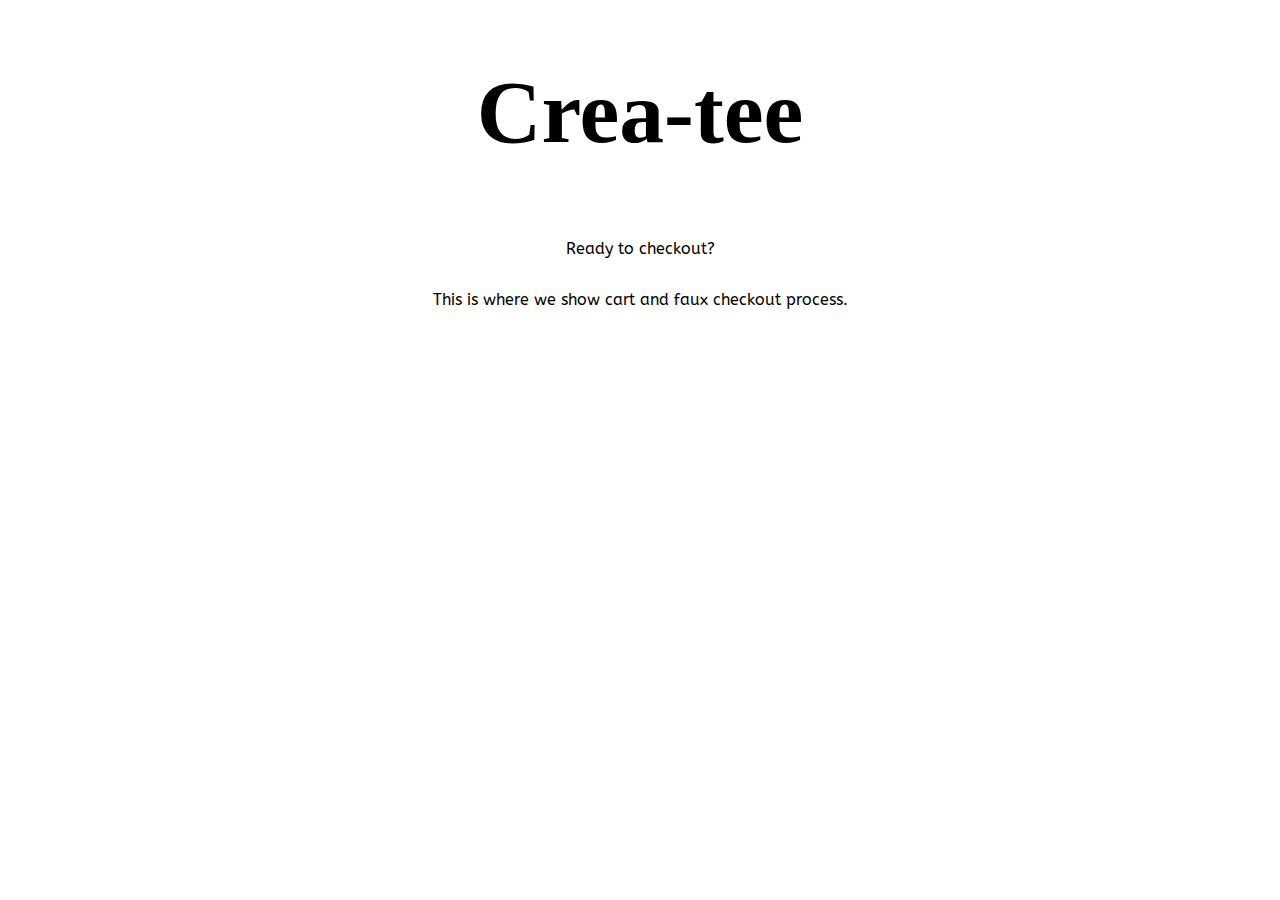
==== checkout.html @ 8e331e25 "checkout page added" ====
<!DOCTYPE html>
<html lang="en">
<head>
    <meta charset="UTF-8">
    <meta name="viewport" content="width=device-width, initial-scale=1.0">
    <meta http-equiv="X-UA-Compatible" content="ie=edge">
    <link rel="stylesheet" href="css/style.css">
    <link href="https://fonts.googleapis.com/icon?family=Material+Icons"
    rel="stylesheet">
    <link href="https://fonts.googleapis.com/css?family=ABeeZee|Crete+Round|Permanent+Marker|Roboto:700&display=swap" rel="stylesheet">
    <title>Crea-tee checkout</title>
</head>
<body>
    <header>
        <h1>Crea-tee</h1>
        <article class="intro"><p>Ready to checkout?</p></article>
    </header>
    <div class="wrapper">
        <p>This is where we show cart and faux checkout process.</p>
    </div>
    
    <script src="js/main.js"></script>
</body>
</html>
---- css/style.css ----
body{
    font-family: 'ABeeZee', sans-serif;
    margin: 0 auto;
}

header{
    display: flex;
    flex-direction: column;
    align-items: center;
}

h1{
    font-family: 'Permanent Marker', cursive;
    font-size: 7vw;
}

h2{
    font-family: 'Crete Round', serif;
}

h3{
    font-family: 'Crete Round', serif;

}

.btn{
    background-color: darkslategrey;
    color: white;
    border: 0;
    border-radius: 0.8rem;
    padding: 1rem;
    font-family: 'Crete Round', serif;
    font-size: 1.5rem;
}

.checkout-btn{
    width: 100%;
}

.close-btn{
    width: 2rem;
    height: 2rem;
    align-self: flex-end;
    background-color: white;
}

.count-btn{
    background-color: white;
    font-size: 1.5rem;
    margin: 0.4rem 0.6rem;
    padding: 0.2rem 0.5rem;
    
}

button:hover{
    cursor: pointer;
}

.specifics{
    width: 100%;
    display: grid;
    grid-template-columns: 50% 50%;
    grid-template-areas: 
    "counter price"
    "specifics specificsb";
}

.cc-qty{
    grid-area: counter;
    display: flex;
    /* max-height: 2rem;
    width: 10%; */
    justify-content: center;
    align-items: center;
    font-family: 'Crete Round', serif;
    font-size: 1.8rem;
    /* padding: 1rem; */
}

.cc-color{
    grid-area: specifics;
    display: flex;
    justify-content: center;
}

.cc-size{
    grid-area: specificsb;
    display: flex;
    justify-content: center;
}

.cc-price{
    grid-area: price;
    font-family: 'Crete Round', serif;
    font-size: 2rem;
    display: flex;
    flex-direction: column;
    align-items: center;
    justify-content: center;
}

.cc-price-sticker{
    /* text-align: center; */
    border-radius: 50%;
    padding: 1rem;
    border: 1.5px solid black;
    color: black;
}

.remove{
    text-decoration: underline;
}

.remove:hover{
    cursor: pointer;
}

.select-container{
    width: 35%;
    display: flex;
    justify-content: center;
    margin-bottom: 1rem;
}

.select-container div{
    margin: 0;
}

select{
    font-family: 'ABeeZee', sans-serif; 
    padding: 0.8rem;
    font-size: 1.5rem;
}

option{
    padding: 1rem;
}

.roboto{
    font-family: 'Roboto', sans-serif;
    font-size: 4vw;
    text-align: center;
}

.wrapper{
    max-width: 90vw;
    margin: 0 auto;
    display: flex;
    flex-direction: column;
    align-items: center;
}

.shopping-cart{
    width: 100%;
    display: flex;
    justify-content: flex-end;
}

.cart-click-handler{
    display: flex;
}

.cart-click-handler:hover{
    cursor: pointer;
}

.cart-counter{
    font-size: 0.7rem;
    font-weight: bold;
    background-color: aqua;
    border-radius: 50%;
    padding: 0.2rem 0.6rem;
    display: flex;
    flex-direction: column;
    justify-content: center;
    align-items: center;
}

.create-design{
    display: flex;
    flex-direction: column;
    align-items: center;
}

.t-shirt-w{
    width: 1000px;
    height: 1000px;
    background-image: url(/img/white-shirt@1000x1000.png);
    background-repeat: no-repeat;
    display: grid;
    grid-template-columns: 350px auto 350px;
    grid-template-rows: 200px auto 250px;
    grid-template-areas: 
    "top top price"
    "left text right"
    "bottom bottom right";
}

.t-shirt-b{
    width: 1000px;
    height: 1000px;
    background-image: url(/img/black-shirt@1000x1000.png);
    background-repeat: no-repeat;
    display: grid;
    grid-template-columns: 350px auto 350px;
    grid-template-rows: 200px auto 250px;
    grid-template-areas: 
    "top top price"
    "left text right"
    "bottom bottom right";
    color: white;
}



.text-box{
    grid-area: text;
    display: flex;
    flex-direction: column;
    align-items: center;
}

.options-bar{
    display: flex;
    justify-content: space-around;
    align-items: center;
}

.sizing{
    padding: 2rem;
}

.add-btn-container{
    padding: 2rem;
}
/* 
.color-selector{
    margin-bottom: 1rem;
} */

.hidden-cart{
    display: none;
}

.show-cart-contents{
    width: 100%;
    display: flex;
    justify-content: flex-end;    
}

.cart-content{
    display: flex;
    flex-direction: column;
    align-items: center;
}

.your-cart{
    width: 40%;
    margin-top: 1rem;
    background-color: beige;
    padding: 1rem;
    display: flex;
    flex-direction: column;
}

.item-container{
    width: 100%;
    margin: 0.5rem 1rem;
    background-color: white;
    display: flex;
    flex-direction: column;
    align-items: center;
}

.cc-item{
    font-size: 2rem;
}

.cart-footer{
    width: 100%;
    display: flex;
    flex-direction: column;
    align-items: flex-end;
    margin: 0;
}

.cart-footer p{
    margin-top: 0;
}

.hidden{
    display: none;
}

.help{
    color: red;
}
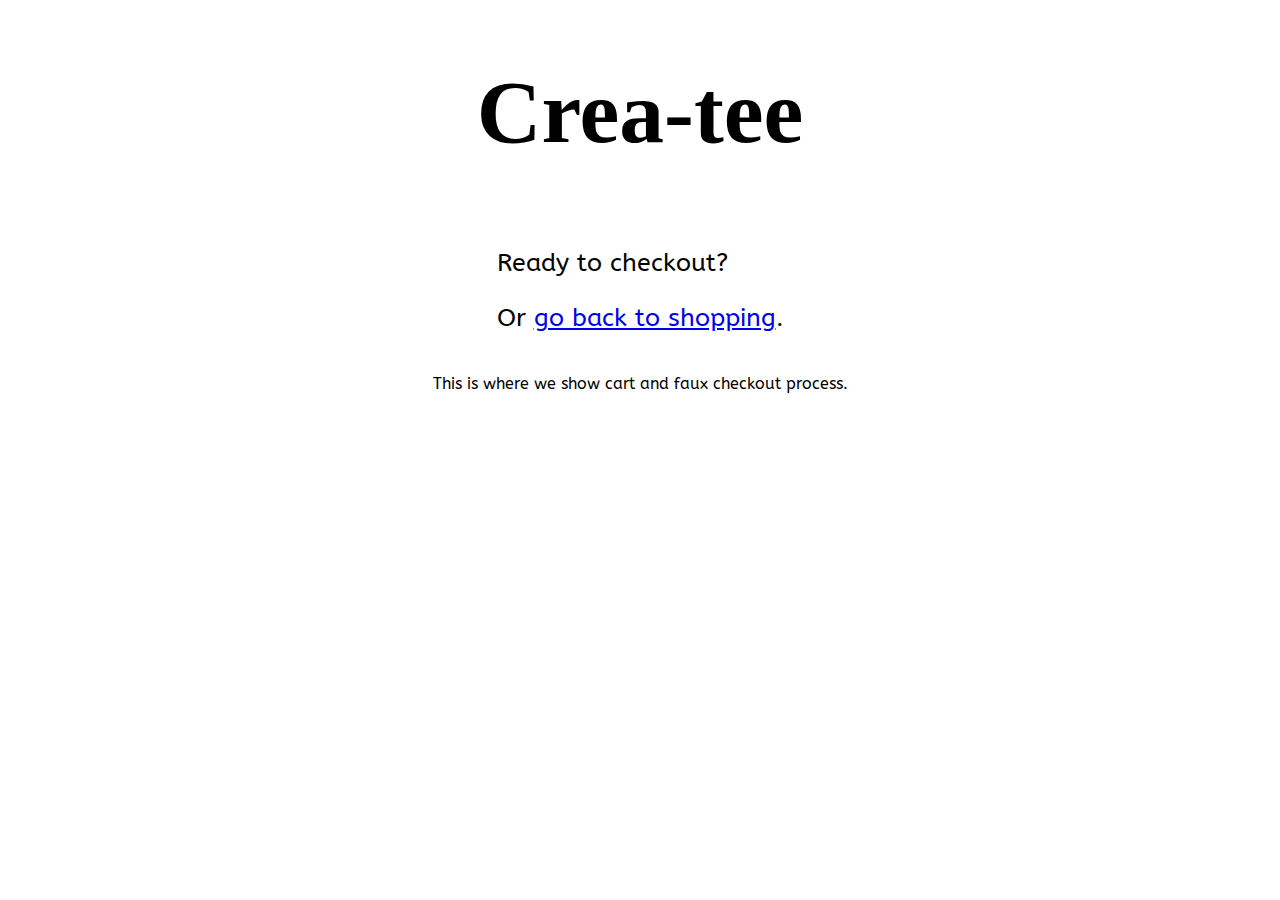
==== commit 322c1e30: "added footer, meta description and style" ====
--- a/checkout.html
+++ b/checkout.html
@@ -4,7 +4,9 @@
     <meta charset="UTF-8">
     <meta name="viewport" content="width=device-width, initial-scale=1.0">
     <meta http-equiv="X-UA-Compatible" content="ie=edge">
+    <meta name="description" content="Time to checkout from Crea-tee."/>
     <link rel="stylesheet" href="css/style.css">
+    <link rel="shortcut icon" href="favicon.ico" type="image/x-icon">
     <link href="https://fonts.googleapis.com/icon?family=Material+Icons"
     rel="stylesheet">
     <link href="https://fonts.googleapis.com/css?family=ABeeZee|Crete+Round|Permanent+Marker|Roboto:700&display=swap" rel="stylesheet">
@@ -13,12 +15,15 @@
 <body>
     <header>
         <h1>Crea-tee</h1>
-        <article class="intro"><p>Ready to checkout?</p></article>
+        <article class="intro">
+            <p>Ready to checkout?</p>
+            <p>Or <a href="index.html">go back to shopping</a>.</p>
+        </article>
     </header>
     <div class="wrapper">
         <p>This is where we show cart and faux checkout process.</p>
     </div>
     
-    <script src="js/main.js"></script>
+    <script src="./js/checkout.js"></script>
 </body>
 </html>--- a/css/style.css
+++ b/css/style.css
@@ -11,7 +11,7 @@
 
 h1{
     font-family: 'Permanent Marker', cursive;
-    font-size: 7vw;
+    font-size: 9vw;
 }
 
 h2{
@@ -20,7 +20,7 @@
 
 h3{
     font-family: 'Crete Round', serif;
-
+    
 }
 
 .btn{
@@ -56,6 +56,18 @@
     cursor: pointer;
 }
 
+.intro{
+    font-size: 25px;
+}
+
+.gallery-container{
+    margin: 0 0.5rem 1.5rem 0.5rem auto;
+    display: flex;
+    flex-direction: column;
+    align-items: center;
+    max-width: 100vw;
+}
+
 .specifics{
     width: 100%;
     display: grid;
@@ -138,7 +150,7 @@
 
 .roboto{
     font-family: 'Roboto', sans-serif;
-    font-size: 4vw;
+    font-size: 9vw;
     text-align: center;
 }
 
@@ -183,13 +195,13 @@
 }
 
 .t-shirt-w{
-    width: 1000px;
-    height: 1000px;
-    background-image: url(/img/white-shirt@1000x1000.png);
+    width: 414px;
+    height: 414px;
+    background-image: url(/img/white@414x414.png);
     background-repeat: no-repeat;
     display: grid;
-    grid-template-columns: 350px auto 350px;
-    grid-template-rows: 200px auto 250px;
+    grid-template-columns: 100px auto 100px;
+    grid-template-rows: 92px auto 100px;
     grid-template-areas: 
     "top top price"
     "left text right"
@@ -197,13 +209,13 @@
 }
 
 .t-shirt-b{
-    width: 1000px;
-    height: 1000px;
-    background-image: url(/img/black-shirt@1000x1000.png);
+    width: 414px;
+    height: 414px;
+    background-image: url(/img/black@414x414.png);
     background-repeat: no-repeat;
     display: grid;
-    grid-template-columns: 350px auto 350px;
-    grid-template-rows: 200px auto 250px;
+    grid-template-columns: 150px auto 150px;
+    grid-template-rows: 92px auto 100px;
     grid-template-areas: 
     "top top price"
     "left text right"
@@ -218,12 +230,20 @@
     display: flex;
     flex-direction: column;
     align-items: center;
+    flex-wrap: wrap;
+    padding: 0;
+}
+
+.text-box:hover{
+    cursor: pointer;
 }
 
 .options-bar{
     display: flex;
-    justify-content: space-around;
-    align-items: center;
+    flex-direction: column;
+    /* justify-content: space-around; */
+    align-items: center;
+    flex-wrap: wrap;
 }
 
 .sizing{
@@ -255,7 +275,7 @@
 }
 
 .your-cart{
-    width: 40%;
+    width: 100%;
     margin-top: 1rem;
     background-color: beige;
     padding: 1rem;
@@ -274,6 +294,7 @@
 
 .cc-item{
     font-size: 2rem;
+    padding: 0.7rem;
 }
 
 .cart-footer{
@@ -295,3 +316,120 @@
 .help{
     color: red;
 }
+
+textarea{
+    outline: none;
+    resize: none;
+    overflow: auto;
+    background-color: beige;
+    width: 100%;
+    padding: 0.5rem;
+}
+
+.gallery-container article{
+    padding: 1rem;
+    background-color: beige;
+    border-radius: 1.7rem;
+    margin: 0 0.5rem 2rem 0.5rem;
+}
+
+footer div{
+    margin: 0.5rem;
+    padding: 1rem;
+    background-color: beige;
+    border-radius: 1.7rem;
+}
+
+footer h3{
+    text-align: center;
+}
+
+@media only screen and (min-width: 700px) {
+    .roboto{
+        font-family: 'Roboto', sans-serif;
+        font-size: 4.5vw;
+        text-align: center;
+    }
+}
+
+@media only screen and (min-width: 1000px) {
+    
+    h1{
+        font-family: 'Permanent Marker', cursive;
+        font-size: 7vw;
+    }
+    
+    .t-shirt-w{
+        width: 1000px;
+        height: 1000px;
+        background-image: url(/img/white-shirt@1000x1000.png);
+        background-repeat: no-repeat;
+        display: grid;
+        grid-template-columns: 350px auto 350px;
+        grid-template-rows: 230px auto 250px;
+        grid-template-areas: 
+        "top top price"
+        "left text right"
+        "bottom bottom right";
+    }
+    
+    .t-shirt-b{
+        width: 1000px;
+        height: 1000px;
+        background-image: url(/img/black-shirt@1000x1000.png);
+        background-repeat: no-repeat;
+        display: grid;
+        grid-template-columns: 350px auto 350px;
+        grid-template-rows: 230px auto 250px;
+        grid-template-areas: 
+        "top top price"
+        "left text right"
+        "bottom bottom right";
+        color: white;
+    }
+    
+    .roboto{
+        font-family: 'Roboto', sans-serif;
+        font-size: 4vw;
+        text-align: center;
+    }
+    
+    .your-cart{
+        width: 40%;
+        margin-top: 1rem;
+        background-color: beige;
+        padding: 1rem;
+        display: flex;
+        flex-direction: column;
+    }
+
+    .options-bar{
+        display: flex;
+        flex-direction: row;
+        justify-content: space-around;
+        align-items: center;
+    }
+
+    .gallery-container{
+        display: flex;
+        flex-direction: row;
+        justify-content: center;
+        width: 80vw;
+    }
+
+    .gallery-container article{
+        margin: 1rem;
+        padding: 1rem;
+        background-color: beige;
+        width: 30vw;
+        border-radius: 1.7rem;
+    }
+
+    footer{
+        display: flex;
+        justify-content: space-evenly;
+    }
+
+    
+    
+}
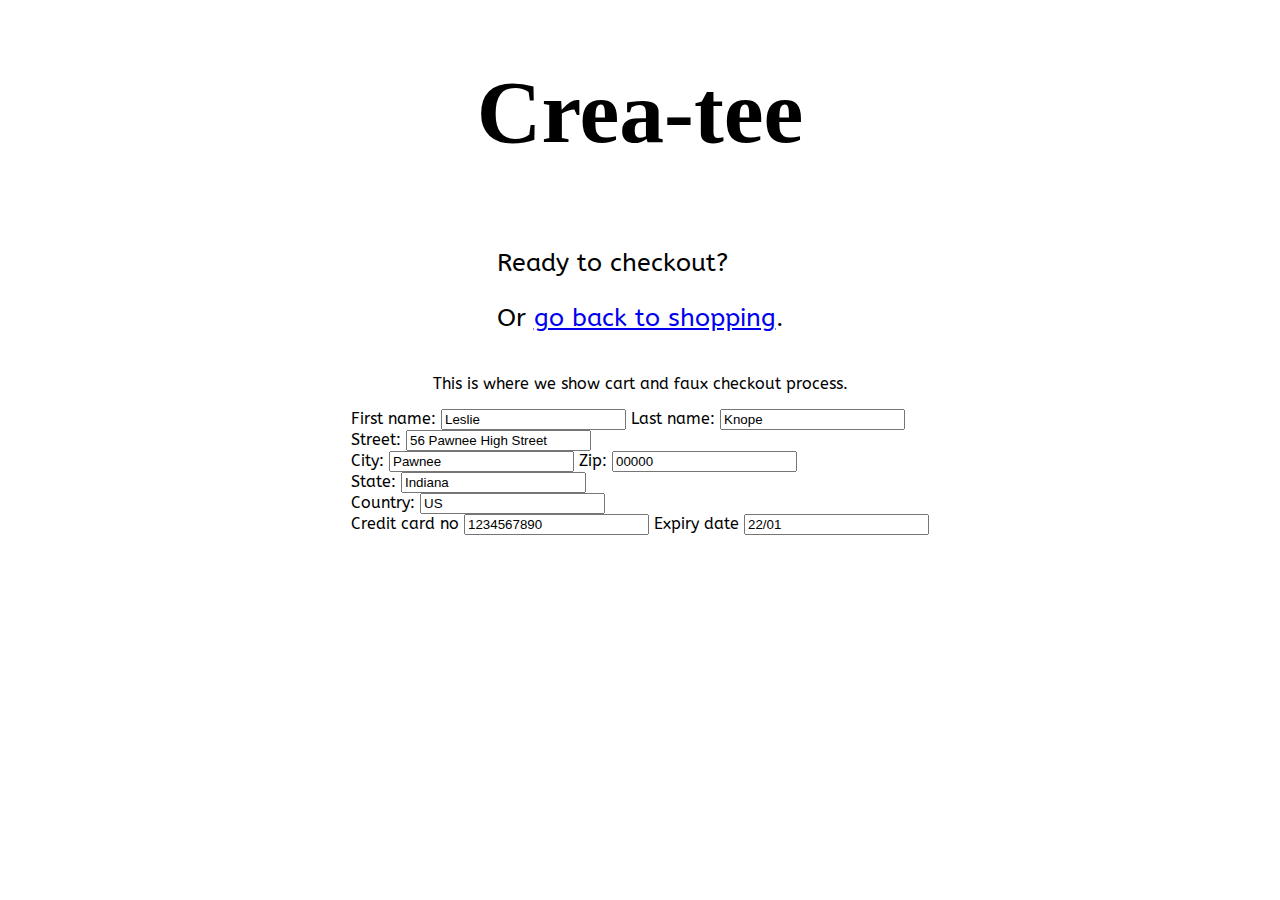
==== commit ff96fbb8: "starting on checkout process" ====
--- a/checkout.html
+++ b/checkout.html
@@ -22,6 +22,54 @@
     </header>
     <div class="wrapper">
         <p>This is where we show cart and faux checkout process.</p>
+        <section class="hidden">
+            <article class="cart-content">
+                <div class="cart-header">
+                    <h2>Let's see what we have!</h2>
+                    <p>You're on step 1 of 2</p>
+                </div>
+                <div class="item-container">
+                    <p class="cc-item">"Quotes are stupid"</p>
+                    <div class="specifics">
+                        <div class="cc-qty">
+                            <button id="minus" class="count-btn">-</button>
+                            <p id="qty">1</p>
+                            <button id="plus" class="count-btn">+</button>
+                        </div>
+                        <div class="cc-color"><p>Color: W</p></div>
+                        <div class="cc-size"><p>Size:L</p></div>
+                        <div class="cc-price"><p id="item-sum">€21</p></div>
+                    </div>
+                    <p class="remove">Remove</p>
+                </div>
+            </article>
+            <article class="checkout-basket-footer">
+                <div class="cost">
+                    <h3>Shipping:</h3>
+                    <p class="shipping">€6</p>
+                </div>
+                <div class="checkout-sum">
+                    <h3>Total:</h3>
+                    <p class="total-sum">€27</p>
+                </div>
+                <button class="btn">Next step</button>
+            </article>
+        </section>
+        <section class="payment-container">
+                First name: <input type="text" value="Leslie" name="fname">
+                Last name: <input type="text" value="Knope" name="lname"><br>
+                Street: <input type="text" value="56 Pawnee High Street" name="street"><br>
+                City: <input type="text" value="Pawnee" name="city">
+                Zip: <input type="text" value="00000" name="zip"><br>
+                State: <input type="text" value="Indiana" name="state"><br>
+                Country: <input type="text" value="US" name="country"><br>
+
+                <div class="credit-card">
+                        Credit card no <input type="text" value="1234567890" name="credit">
+                        Expiry date <input type="text" value="22/01" name="expdate">
+ 
+                </div>
+        </section>
     </div>
     
     <script src="./js/checkout.js"></script>
--- a/css/style.css
+++ b/css/style.css
@@ -155,7 +155,7 @@
 }
 
 .wrapper{
-    max-width: 90vw;
+    max-width: 100vw;
     margin: 0 auto;
     display: flex;
     flex-direction: column;
@@ -307,6 +307,7 @@
 
 .cart-footer p{
     margin-top: 0;
+    padding: 1rem;
 }
 
 .hidden{
@@ -342,6 +343,17 @@
 
 footer h3{
     text-align: center;
+}
+
+.checkout-cart{
+    margin: 0;
+    width: 100vw;
+    background-color: beige;
+}
+
+.checkout-basket-footer{
+    padding: 1.5rem;
+    text-align: right;
 }
 
 @media only screen and (min-width: 700px) {
@@ -388,6 +400,10 @@
         color: white;
     }
     
+    .wrapper{
+        max-width: 90vw;
+    }
+    
     .roboto{
         font-family: 'Roboto', sans-serif;
         font-size: 4vw;
@@ -403,20 +419,28 @@
         flex-direction: column;
     }
 
+    .how-to h2{
+        text-align: center;
+    }
+
+    .how-to p{
+        padding: 0 1rem 0 1rem;
+    }
+    
     .options-bar{
         display: flex;
         flex-direction: row;
         justify-content: space-around;
         align-items: center;
     }
-
+    
     .gallery-container{
         display: flex;
         flex-direction: row;
         justify-content: center;
         width: 80vw;
     }
-
+    
     .gallery-container article{
         margin: 1rem;
         padding: 1rem;
@@ -424,12 +448,53 @@
         width: 30vw;
         border-radius: 1.7rem;
     }
-
+    
     footer{
         display: flex;
         justify-content: space-evenly;
     }
 
     
-    
-}
+    .checkout-cart{
+        margin: 0 auto;
+        width: 50vw;
+        background-color: beige;
+    }
+
+    .cart-header p{
+        text-align: center;
+    }
+    
+    .checkout-basket-footer{
+        display: flex; 
+        justify-content: center;
+        text-align: right;
+    }
+
+    .cost{
+        margin: 0.5rem;
+        display: flex;
+        justify-content: space-between;
+        align-items: center;
+    }
+
+    .checkout-sum{
+        margin: 0.5rem;   
+        display: flex;  
+        justify-content: space-between;
+        align-items: center;
+    }
+
+    .shipping{
+        padding-left: 0.5rem;
+        font-size: 22px;
+    }
+
+    .total-sum{
+        padding-left: 0.5rem;
+        font-size: 22px;
+    }
+    
+    
+    
+}
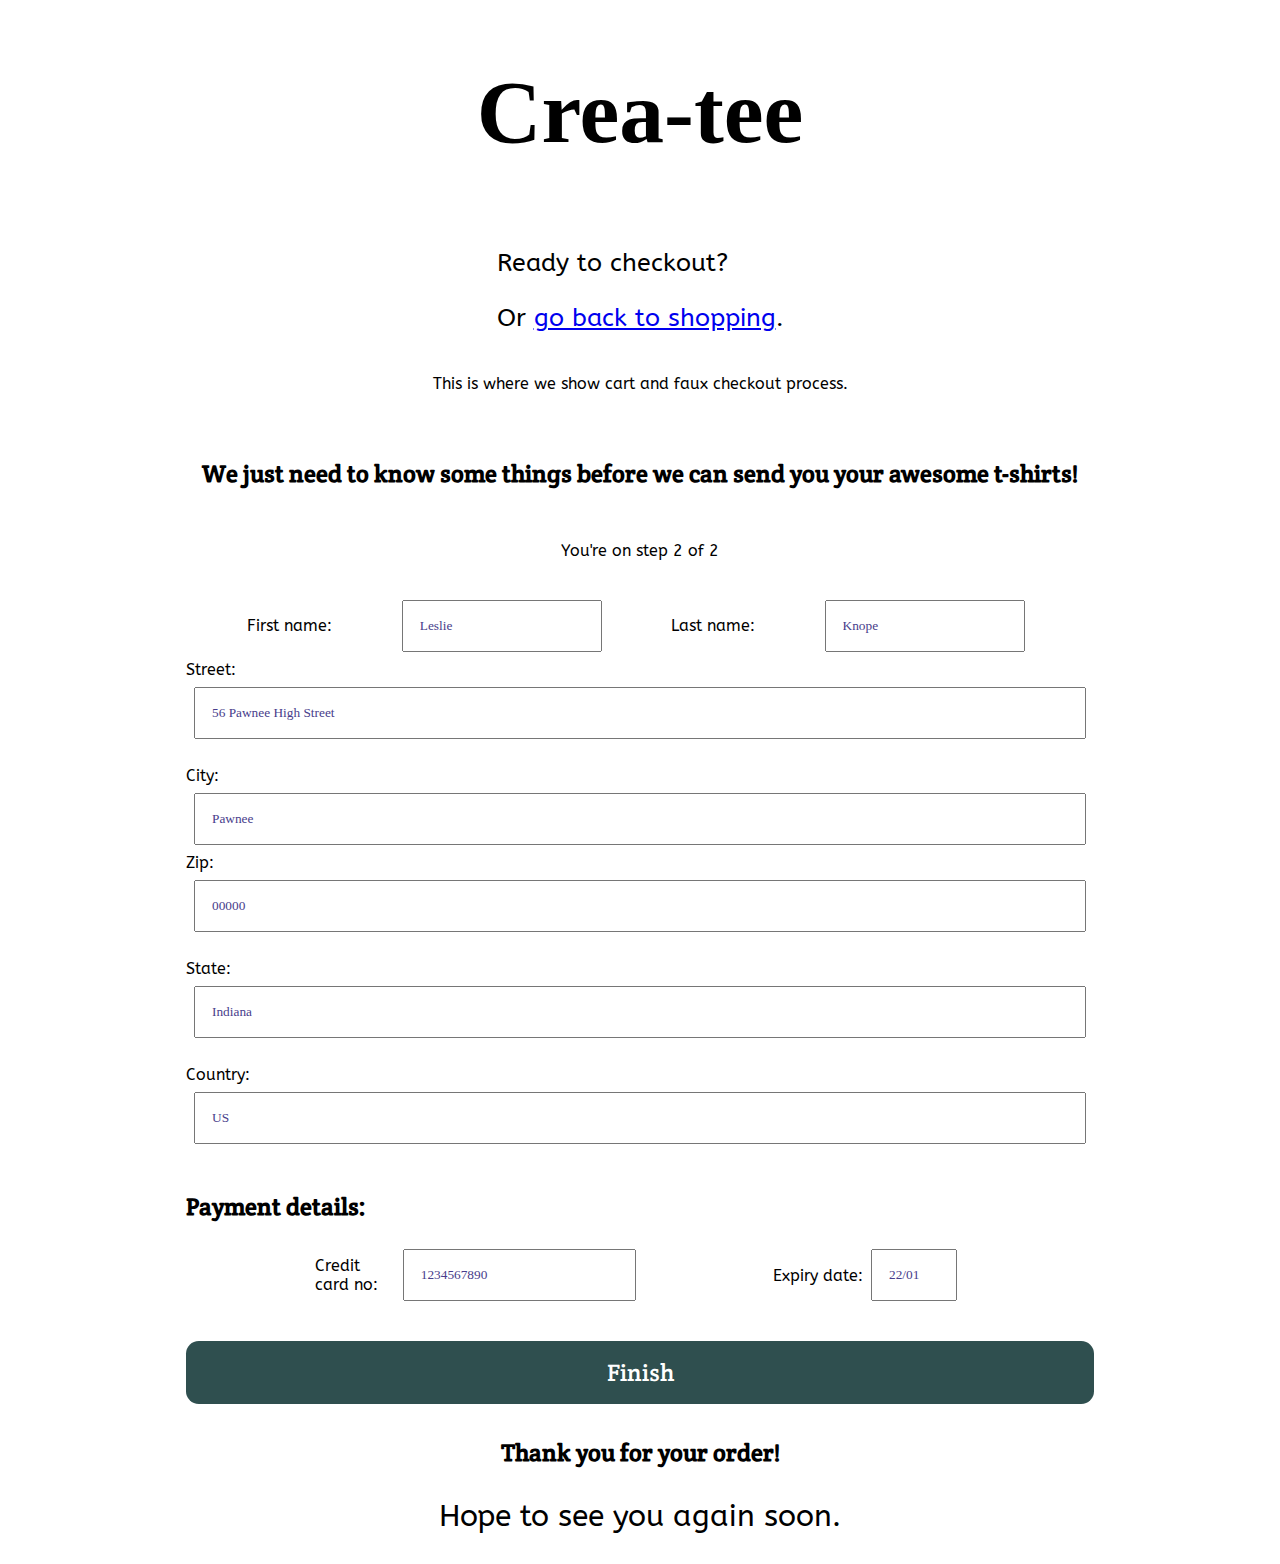
==== commit 39d69b66: "more styling on input forms checkout" ====
--- a/checkout.html
+++ b/checkout.html
@@ -56,19 +56,65 @@
             </article>
         </section>
         <section class="payment-container">
-                First name: <input type="text" value="Leslie" name="fname">
-                Last name: <input type="text" value="Knope" name="lname"><br>
-                Street: <input type="text" value="56 Pawnee High Street" name="street"><br>
-                City: <input type="text" value="Pawnee" name="city">
-                Zip: <input type="text" value="00000" name="zip"><br>
-                State: <input type="text" value="Indiana" name="state"><br>
-                Country: <input type="text" value="US" name="country"><br>
-
+            <div class="cart-header">
+                <h2>We just need to know some things before we can send you your awesome t-shirts!</h2>
+                <p>You're on step 2 of 2</p>
+            </div>
+            <div class="name">
+                <div class="f-name">
+                    <label for="first name">First name:</label>
+                </div>
+                <div class="f-n-form">
+                    <input class="checkout-input" type="text" value="Leslie" name="fname">
+                </div>
+                <div class="l-name">
+                    <label for="last name">Last name:</label>
+                </div>
+                <div class="l-n-form">
+                    <input class="checkout-input" type="text" value="Knope" name="lname">
+                </div>
+            </div>
+            <div class="street">
+                <label for="street">Street:</label>
+                <input class="checkout-input" type="text" value="56 Pawnee High Street" name="street"><br>
+            </div>
+            <div class="city-zip">
+                <div class="city">
+                    <label for="city">City:</label>
+                    <input class="checkout-input" type="text" value="Pawnee" name="city">
+                </div>
+                <div class="zip">
+                    <label for="zip code">Zip: </label>
+                    <input class="checkout-input" type="text" value="00000" name="zip"><br>
+                </div>
+            </div>
+            <div class="state">
+                <label for="state">State:</label>
+                <input class="checkout-input" type="text" value="Indiana" name="state"><br>
+            </div>
+            <div class="country">
+                <label for="country">Country:</label>
+                <input class="checkout-input" type="text" value="US" name="country"><br>
+            </div>
+            <h2>Payment details:</h2>
+            <div class="payment-details">
                 <div class="credit-card">
-                        Credit card no <input type="text" value="1234567890" name="credit">
-                        Expiry date <input type="text" value="22/01" name="expdate">
- 
+                    <label for="credit card">Credit card no:</label>
+                    <input class="checkout-input" type="text" value="1234567890" name="credit">
                 </div>
+                <div class="credit-date">
+                    <label for="expiry date">Expiry date:</label>
+                    <input class="checkout-input" type="text" value="22/01" name="expdate">
+                </div>
+            </div>
+            <button class="btn">Finish</button>
+        </section>
+        <section class="done">
+            <h2>Thank you for your order!</h2>
+            
+            <p class="thankyou">
+                Hope to see you again soon.
+            </p>
         </section>
     </div>
     
--- a/css/style.css
+++ b/css/style.css
@@ -356,6 +356,81 @@
     text-align: right;
 }
 
+.checkout-input{
+    margin: 0.5rem;
+    padding: 1rem;
+    font-family: cursive;
+    color: darkslateblue;
+}
+
+.done h2{
+    text-align: center;
+}
+
+.thankyou{
+    font-size: 30px;
+    text-align: center;
+}
+
+.payment-container{
+    display: flex;
+    flex-direction: column;
+    padding: 0.8rem;
+}
+
+.street{
+    display: flex;
+    flex-direction: column;
+}
+
+.city{
+    display: flex;
+    flex-direction: column;
+}
+
+.zip{
+    display: flex;
+    flex-direction: column;
+}
+.state{
+    display: flex;
+    flex-direction: column;
+}
+
+.country{
+    display: flex;
+    flex-direction: column;
+}
+
+.credit-date{
+    display: flex;
+    justify-content: center;
+    align-items: center;
+}
+
+.credit-card input{
+    width: 85%;
+}
+
+.credit-date input{
+    max-width: 50px;
+}
+
+.cart-header p{
+    text-align: center;
+    padding: 1rem;
+}
+
+.cart-header h2{
+    text-align: center;
+    padding: 1rem;
+}
+
+.payment-details{
+    display: flex;
+    flex-direction: column;
+}
+
 @media only screen and (min-width: 700px) {
     .roboto{
         font-family: 'Roboto', sans-serif;
@@ -460,10 +535,6 @@
         width: 50vw;
         background-color: beige;
     }
-
-    .cart-header p{
-        text-align: center;
-    }
     
     .checkout-basket-footer{
         display: flex; 
@@ -494,7 +565,41 @@
         padding-left: 0.5rem;
         font-size: 22px;
     }
-    
-    
-    
-}
+
+    .payment-details{
+        display: flex;
+        flex-direction: row;
+        justify-content: space-evenly;
+        margin-bottom: 2rem;
+    }
+
+    .credit-card{
+        display: flex;
+        flex-direction: row;
+        align-items: center;
+    }
+
+    .credit-card input{
+        max-width: 60%;
+    }
+
+    .name{
+        display: flex;
+        justify-content: space-evenly;
+    }
+
+    .f-name{
+        display: flex;
+        flex-direction: row;
+        align-items: center;
+    }
+
+    .l-name{
+        display: flex;
+        flex-direction: row;
+        align-items: center;
+    }
+    
+    
+    
+}
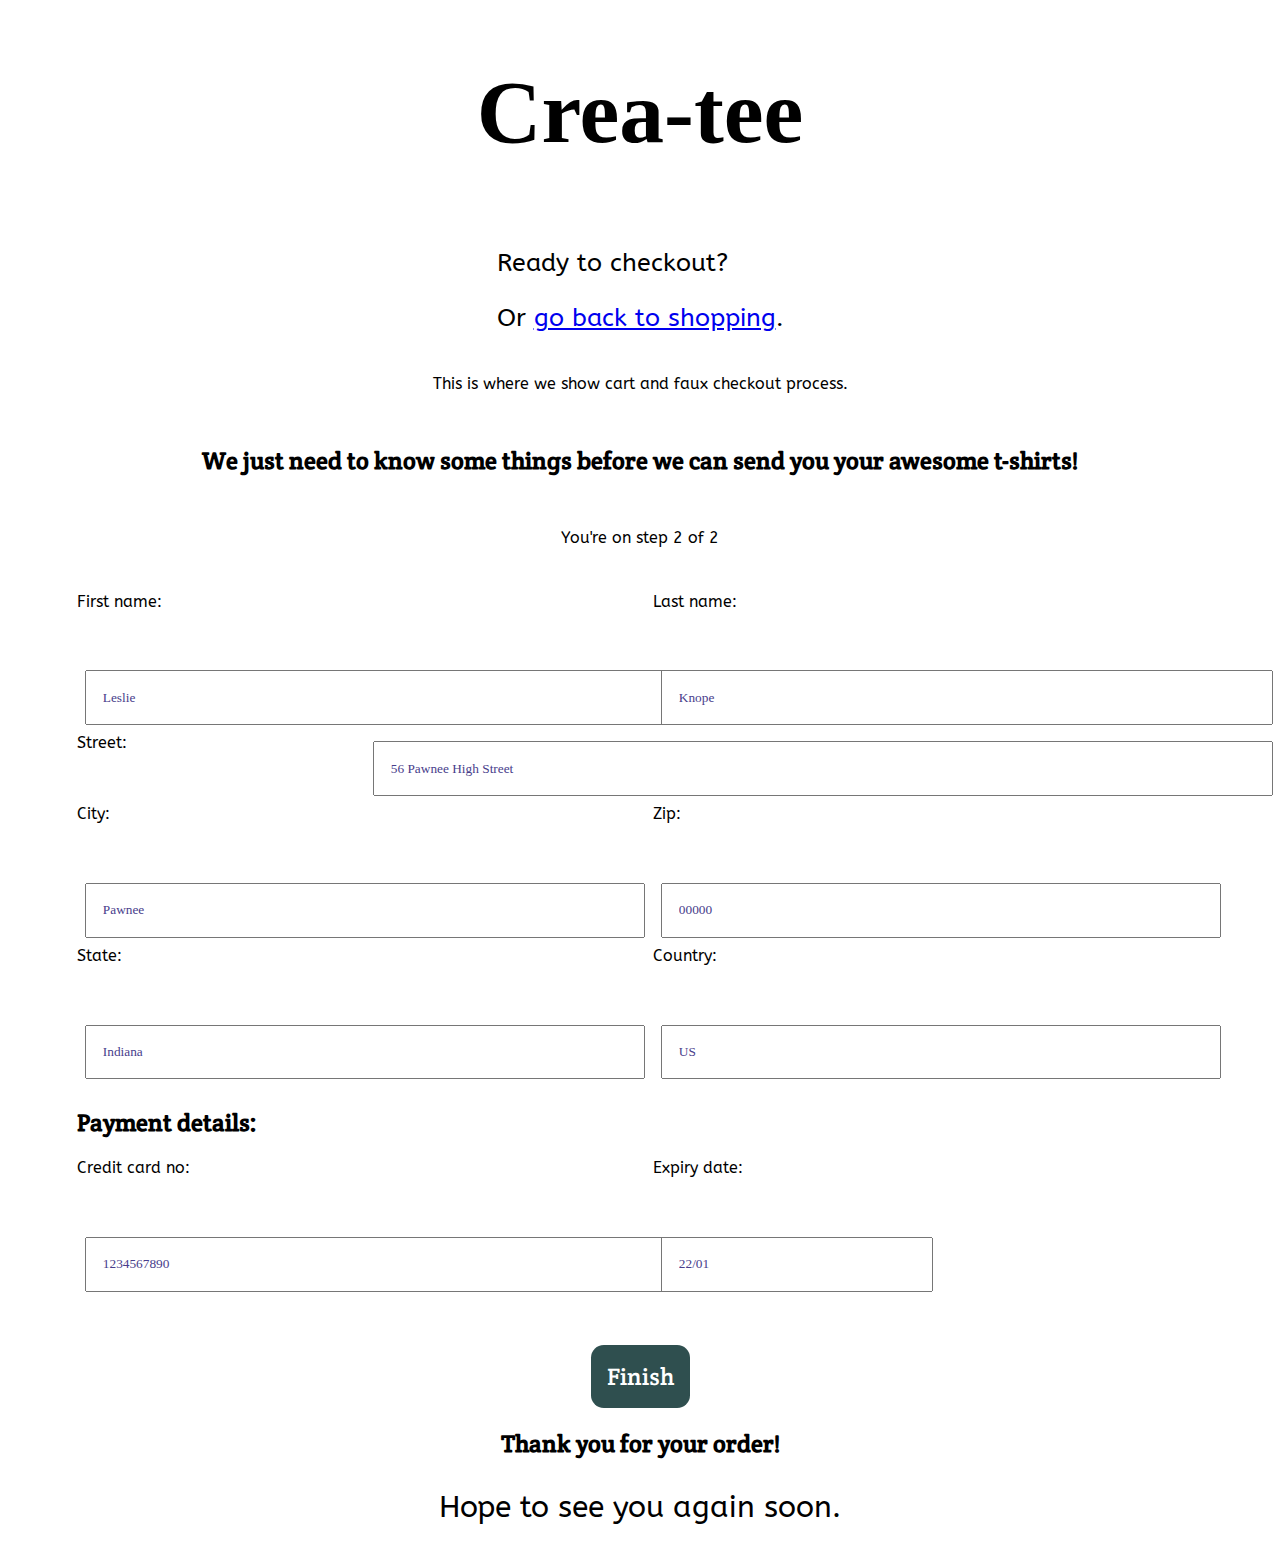
==== commit 60b37a1c: "styling the address form" ====
--- a/checkout.html
+++ b/checkout.html
@@ -55,60 +55,51 @@
                 <button class="btn">Next step</button>
             </article>
         </section>
+        <div class="cart-header">
+            <h2>We just need to know some things before we can send you your awesome t-shirts!</h2>
+            <p>You're on step 2 of 2</p>
+        </div>
         <section class="payment-container">
-            <div class="cart-header">
-                <h2>We just need to know some things before we can send you your awesome t-shirts!</h2>
-                <p>You're on step 2 of 2</p>
+            <div class="f-name">
+                <label for="first name">First name:</label>
             </div>
-            <div class="name">
-                <div class="f-name">
-                    <label for="first name">First name:</label>
-                </div>
-                <div class="f-n-form">
-                    <input class="checkout-input" type="text" value="Leslie" name="fname">
-                </div>
-                <div class="l-name">
-                    <label for="last name">Last name:</label>
-                </div>
-                <div class="l-n-form">
-                    <input class="checkout-input" type="text" value="Knope" name="lname">
-                </div>
+            <input class="checkout-input f-n-form" type="text" value="Leslie" name="fname">
+            <div class="l-name">
+                <label for="last name">Last name:</label>
             </div>
+            <input class="checkout-input l-n-form" type="text" value="Knope" name="lname">
             <div class="street">
                 <label for="street">Street:</label>
-                <input class="checkout-input" type="text" value="56 Pawnee High Street" name="street"><br>
             </div>
-            <div class="city-zip">
-                <div class="city">
-                    <label for="city">City:</label>
-                    <input class="checkout-input" type="text" value="Pawnee" name="city">
-                </div>
-                <div class="zip">
-                    <label for="zip code">Zip: </label>
-                    <input class="checkout-input" type="text" value="00000" name="zip"><br>
-                </div>
+            <input class="checkout-input street-input" type="text" value="56 Pawnee High Street" name="street">
+            <div class="city">
+                <label for="city">City:</label>
             </div>
+            <input class="checkout-input city-input" type="text" value="Pawnee" name="city">
+            <div class="zip">
+                <label for="zip code">Zip: </label>
+            </div>
+            <input class="checkout-input zip-input" type="text" value="00000" name="zip">
+            
             <div class="state">
                 <label for="state">State:</label>
-                <input class="checkout-input" type="text" value="Indiana" name="state"><br>
             </div>
+            <input class="checkout-input state-input" type="text" value="Indiana" name="state">
             <div class="country">
                 <label for="country">Country:</label>
-                <input class="checkout-input" type="text" value="US" name="country"><br>
             </div>
-            <h2>Payment details:</h2>
-            <div class="payment-details">
-                <div class="credit-card">
-                    <label for="credit card">Credit card no:</label>
-                    <input class="checkout-input" type="text" value="1234567890" name="credit">
-                </div>
-                <div class="credit-date">
-                    <label for="expiry date">Expiry date:</label>
-                    <input class="checkout-input" type="text" value="22/01" name="expdate">
-                </div>
+            <input class="checkout-input country-input" type="text" value="US" name="country">
+            <h2 class="payment-details">Payment details:</h2>
+            <div class="credit-card">
+                <label for="credit card">Credit card no:</label>
             </div>
-            <button class="btn">Finish</button>
+            <input class="checkout-input credit-card-input" type="text" value="1234567890" name="credit">
+            <div class="credit-date">
+                <label for="expiry date">Expiry date:</label>
+            </div>
+            <input class="checkout-input date" type="text" value="22/01" name="expdate">
         </section>
+        <button class="btn">Finish</button>
         <section class="done">
             <h2>Thank you for your order!</h2>
             
--- a/css/style.css
+++ b/css/style.css
@@ -253,10 +253,6 @@
 .add-btn-container{
     padding: 2rem;
 }
-/* 
-.color-selector{
-    margin-bottom: 1rem;
-} */
 
 .hidden-cart{
     display: none;
@@ -376,44 +372,6 @@
     display: flex;
     flex-direction: column;
     padding: 0.8rem;
-}
-
-.street{
-    display: flex;
-    flex-direction: column;
-}
-
-.city{
-    display: flex;
-    flex-direction: column;
-}
-
-.zip{
-    display: flex;
-    flex-direction: column;
-}
-.state{
-    display: flex;
-    flex-direction: column;
-}
-
-.country{
-    display: flex;
-    flex-direction: column;
-}
-
-.credit-date{
-    display: flex;
-    justify-content: center;
-    align-items: center;
-}
-
-.credit-card input{
-    width: 85%;
-}
-
-.credit-date input{
-    max-width: 50px;
 }
 
 .cart-header p{
@@ -566,40 +524,108 @@
         font-size: 22px;
     }
 
+    .payment-container{
+        width: 90vw;
+        margin: 0 auto;
+        display: grid;
+        grid-template-columns: 1fr 1fr  1fr 1fr;
+        grid-template-rows: repeat(10, 1fr);
+        grid-template-areas: 
+        "f-name f-name l-name l-name"
+        "f-name-input f-name-input l-name-input l-name-input"
+        "street street-input street-input street-input"
+        "city . zip ."
+        "city-input city-input zip-input zip-input"
+        "state . country ."
+        "state-input state-input country-input country-input"
+        "payment payment payment payment"
+        "number . date ."
+        "number-input number-input date-input ."
+        ;
+        margin-bottom: 2rem;
+    }
+
+    .credit-card{
+        grid-area: number;
+    }
+
+    .credit-card-input{
+        grid-area: number-input;
+        width: 100%;
+    }
+
+    .credit-date{
+        grid-area: date;
+    }
+
+    .date{
+        grid-area: date-input;
+    }
+
+    .f-name{
+        grid-area: f-name;
+    }
+
+    .l-name{
+        grid-area: l-name;
+    } 
+
+    .f-n-form{
+        grid-area: f-name-input;
+        width: 100%;
+    }
+
+    .l-n-form{
+        grid-area: l-name-input;
+        width: 100%;
+    }
+
+    .street{
+        grid-area: street;
+    }
+
+    .street-input{
+        grid-area: street-input;
+        width: 100%;
+    }
+
+    .city{
+        grid-area: city;
+    }
+
+    .city-input{
+        grid-area: city-input;
+    }
+
+    .zip{
+        grid-area:  zip;
+    }
+
+    .zip-input{
+        grid-area: zip-input;
+    }
+
+    .state{
+        grid-area: state;
+    }
+
+    .state-input{
+        grid-area: state-input;
+    }
+
+    .country{
+        grid-area: country;
+    }
+
+    .country-input{
+        grid-area: country-input;
+    }
+
     .payment-details{
-        display: flex;
-        flex-direction: row;
-        justify-content: space-evenly;
-        margin-bottom: 2rem;
-    }
-
-    .credit-card{
-        display: flex;
-        flex-direction: row;
-        align-items: center;
-    }
-
-    .credit-card input{
-        max-width: 60%;
-    }
-
-    .name{
-        display: flex;
-        justify-content: space-evenly;
-    }
-
-    .f-name{
-        display: flex;
-        flex-direction: row;
-        align-items: center;
-    }
-
-    .l-name{
-        display: flex;
-        flex-direction: row;
-        align-items: center;
-    }
-    
-    
-    
-}
+        grid-area: payment;
+    }
+
+    
+    
+    
+}
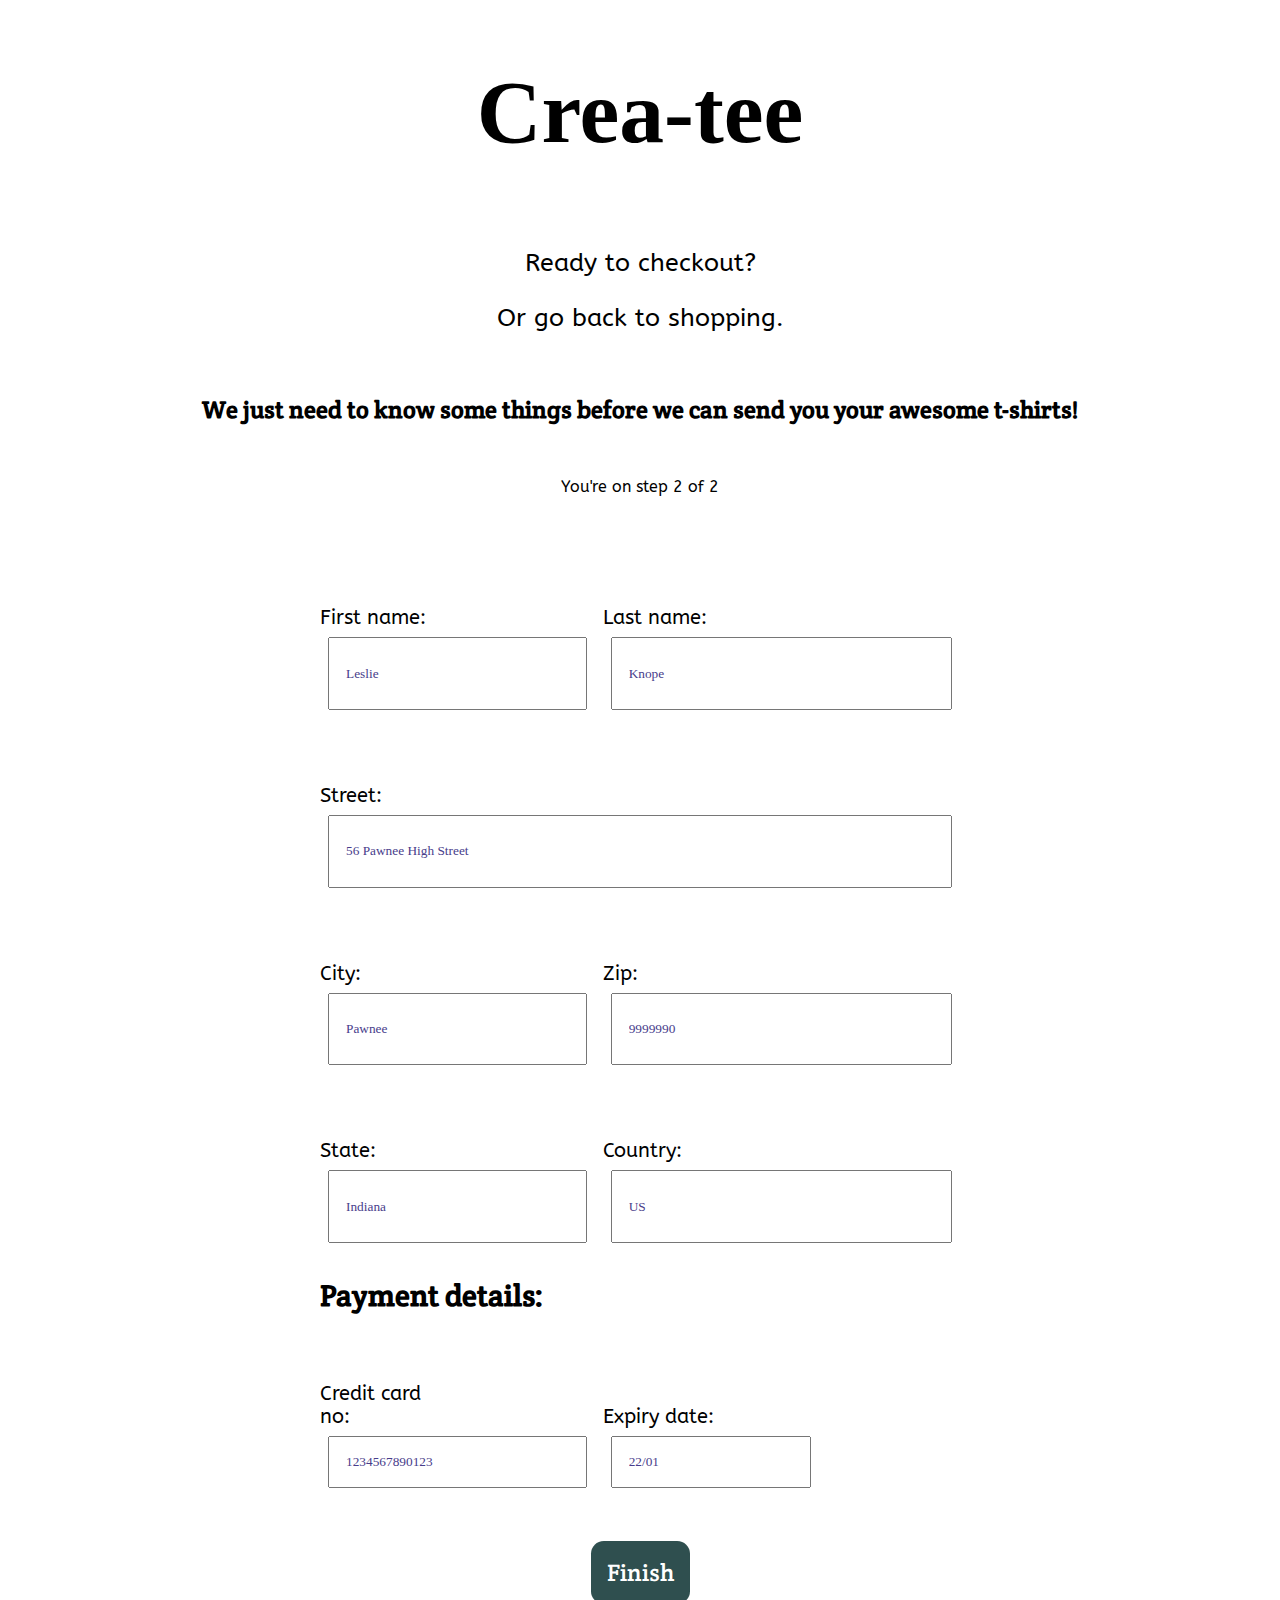
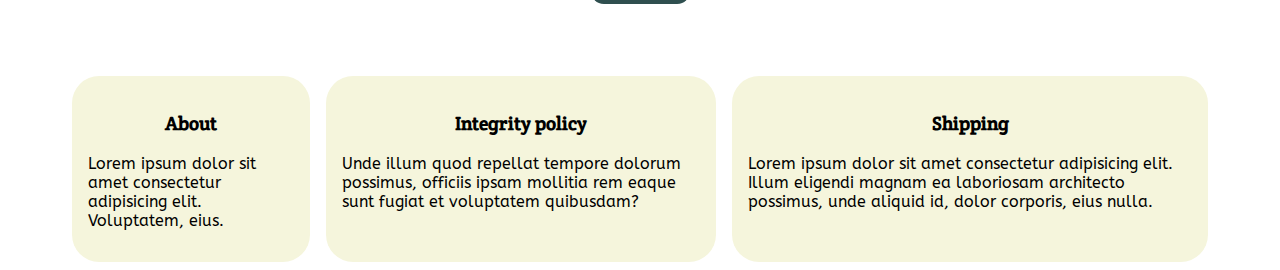
==== commit 838681d2: "checkout styling" ====
--- a/checkout.html
+++ b/checkout.html
@@ -13,15 +13,14 @@
     <title>Crea-tee checkout</title>
 </head>
 <body>
-    <header>
-        <h1>Crea-tee</h1>
+    <header class="checkout-page">
+        <a href="index.html"><h1>Crea-tee</h1></a>
         <article class="intro">
             <p>Ready to checkout?</p>
             <p>Or <a href="index.html">go back to shopping</a>.</p>
         </article>
     </header>
     <div class="wrapper">
-        <p>This is where we show cart and faux checkout process.</p>
         <section class="hidden">
             <article class="cart-content">
                 <div class="cart-header">
@@ -55,11 +54,11 @@
                 <button class="btn">Next step</button>
             </article>
         </section>
-        <div class="cart-header">
+        <div id="step2" class="cart-header">
             <h2>We just need to know some things before we can send you your awesome t-shirts!</h2>
             <p>You're on step 2 of 2</p>
         </div>
-        <section class="payment-container">
+        <section id="payment-container" class="payment-container">
             <div class="f-name">
                 <label for="first name">First name:</label>
             </div>
@@ -79,7 +78,7 @@
             <div class="zip">
                 <label for="zip code">Zip: </label>
             </div>
-            <input class="checkout-input zip-input" type="text" value="00000" name="zip">
+            <input class="checkout-input zip-input" type="text" value="9999990" name="zip">
             
             <div class="state">
                 <label for="state">State:</label>
@@ -93,20 +92,35 @@
             <div class="credit-card">
                 <label for="credit card">Credit card no:</label>
             </div>
-            <input class="checkout-input credit-card-input" type="text" value="1234567890" name="credit">
+            <input class="checkout-input credit-card-input" type="text" value="1234567890123" name="credit">
             <div class="credit-date">
                 <label for="expiry date">Expiry date:</label>
             </div>
             <input class="checkout-input date" type="text" value="22/01" name="expdate">
         </section>
-        <button class="btn">Finish</button>
-        <section class="done">
+        <button class="btn finish">Finish</button>
+        <section id="done" class="hidden">
             <h2>Thank you for your order!</h2>
             
             <p class="thankyou">
                 Hope to see you again soon.
             </p>
         </section>
+        <footer>
+            <div>
+                <h3>About</h3>
+                <p>Lorem ipsum dolor sit amet consectetur adipisicing elit. Voluptatem, eius.</p>
+            </div>
+            <div>
+                <h3>Integrity policy</h3>
+                <p>Unde illum quod repellat tempore dolorum possimus, officiis ipsam mollitia rem eaque sunt fugiat et voluptatem quibusdam?</p>
+            </div>
+            <div>
+                <h3>Shipping</h3>
+                <p>Lorem ipsum dolor sit amet consectetur adipisicing elit. Illum eligendi magnam ea laboriosam architecto possimus, unde aliquid id, dolor corporis, eius nulla.</p>
+            </div>
+        </footer>
+ 
     </div>
     
     <script src="./js/checkout.js"></script>
--- a/css/style.css
+++ b/css/style.css
@@ -20,7 +20,6 @@
 
 h3{
     font-family: 'Crete Round', serif;
-    
 }
 
 .btn{
@@ -49,7 +48,6 @@
     font-size: 1.5rem;
     margin: 0.4rem 0.6rem;
     padding: 0.2rem 0.5rem;
-    
 }
 
 button:hover{
@@ -58,6 +56,7 @@
 
 .intro{
     font-size: 25px;
+    text-align: center;
 }
 
 .gallery-container{
@@ -80,13 +79,10 @@
 .cc-qty{
     grid-area: counter;
     display: flex;
-    /* max-height: 2rem;
-    width: 10%; */
     justify-content: center;
     align-items: center;
     font-family: 'Crete Round', serif;
     font-size: 1.8rem;
-    /* padding: 1rem; */
 }
 
 .cc-color{
@@ -112,7 +108,6 @@
 }
 
 .cc-price-sticker{
-    /* text-align: center; */
     border-radius: 50%;
     padding: 1rem;
     border: 1.5px solid black;
@@ -241,7 +236,6 @@
 .options-bar{
     display: flex;
     flex-direction: column;
-    /* justify-content: space-around; */
     align-items: center;
     flex-wrap: wrap;
 }
@@ -330,6 +324,10 @@
     margin: 0 0.5rem 2rem 0.5rem;
 }
 
+footer{
+    margin-top: 4rem;
+}
+
 footer div{
     margin: 0.5rem;
     padding: 1rem;
@@ -387,6 +385,11 @@
 .payment-details{
     display: flex;
     flex-direction: column;
+}
+
+.checkout-page a{
+    text-decoration: none;
+    color: black;
 }
 
 @media only screen and (min-width: 700px) {
@@ -525,7 +528,7 @@
     }
 
     .payment-container{
-        width: 90vw;
+        width: 50vw;
         margin: 0 auto;
         display: grid;
         grid-template-columns: 1fr 1fr  1fr 1fr;
@@ -533,7 +536,8 @@
         grid-template-areas: 
         "f-name f-name l-name l-name"
         "f-name-input f-name-input l-name-input l-name-input"
-        "street street-input street-input street-input"
+        "street . . ."
+        "street-input street-input street-input street-input"
         "city . zip ."
         "city-input city-input zip-input zip-input"
         "state . country ."
@@ -542,20 +546,24 @@
         "number . date ."
         "number-input number-input date-input ."
         ;
+        column-gap: 0.5rem;
         margin-bottom: 2rem;
+        font-size: 20px;
     }
 
     .credit-card{
         grid-area: number;
+        align-self: end;
     }
 
     .credit-card-input{
         grid-area: number-input;
-        width: 100%;
+        justify-self: stretch;
     }
 
     .credit-date{
         grid-area: date;
+        align-self: end;
     }
 
     .date{
@@ -564,68 +572,87 @@
 
     .f-name{
         grid-area: f-name;
+        align-self: end;
     }
 
     .l-name{
         grid-area: l-name;
+        align-self: end;
     } 
 
     .f-n-form{
         grid-area: f-name-input;
-        width: 100%;
+        justify-self: stretch;
     }
 
     .l-n-form{
         grid-area: l-name-input;
-        width: 100%;
+        justify-self: stretch;
     }
 
     .street{
         grid-area: street;
+        align-self: end;
     }
 
     .street-input{
         grid-area: street-input;
-        width: 100%;
+        justify-self: stretch;
     }
 
     .city{
         grid-area: city;
+        align-self: end;
+
     }
 
     .city-input{
         grid-area: city-input;
+        justify-self: stretch;
+
     }
 
     .zip{
         grid-area:  zip;
+        align-self: end;
     }
 
     .zip-input{
         grid-area: zip-input;
+        justify-self: stretch;
+
     }
 
     .state{
         grid-area: state;
+        align-self: end;
+
     }
 
     .state-input{
         grid-area: state-input;
+        justify-self: stretch;
+
     }
 
     .country{
         grid-area: country;
+        align-self: end;
+
     }
 
     .country-input{
         grid-area: country-input;
+        justify-self: stretch;
+
     }
 
     .payment-details{
         grid-area: payment;
-    }
-
-    
-    
-    
-}
+        align-self: end;
+    }
+
+    
+    
+    
+}
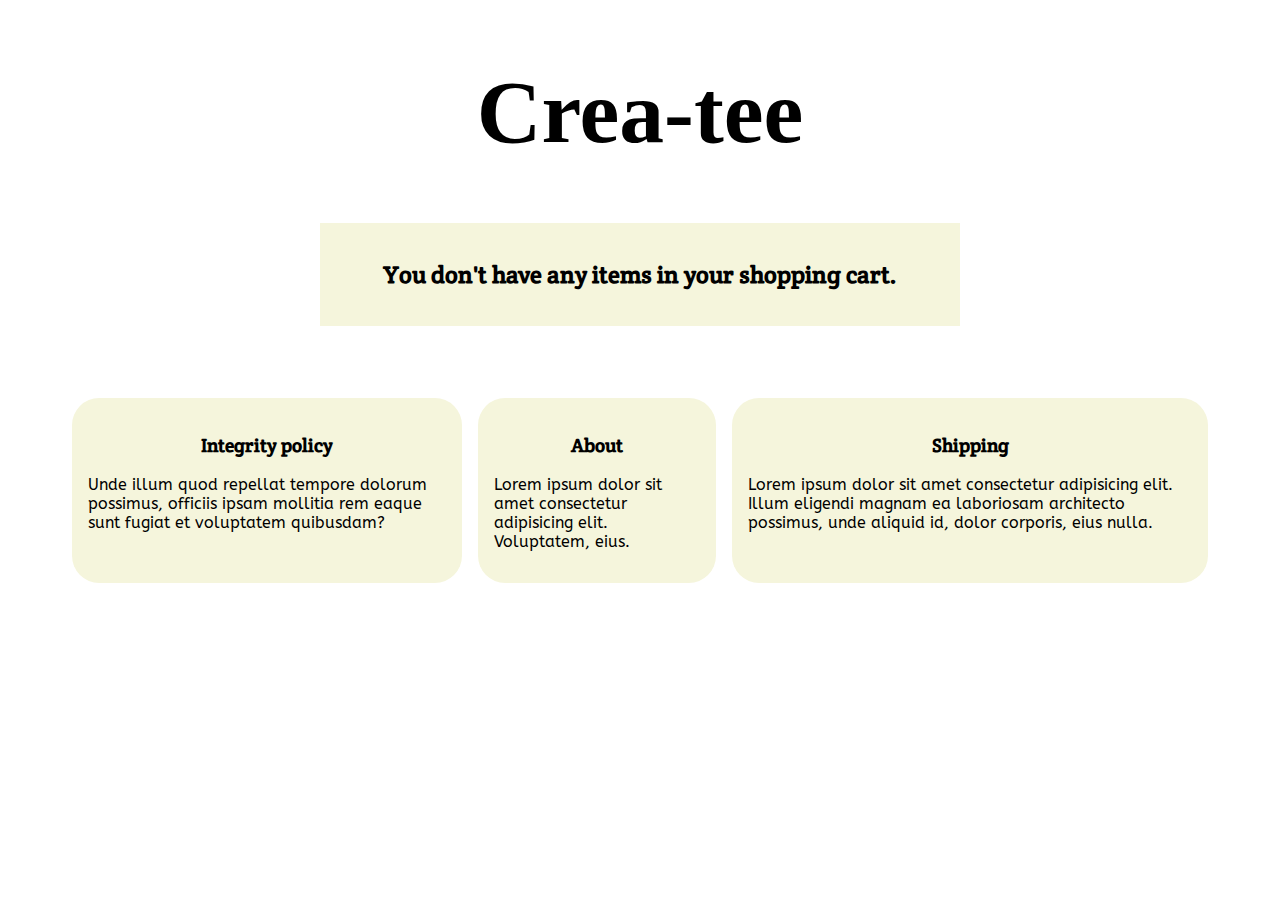
==== commit 3963efb2: "checkout page finishing" ====
--- a/checkout.html
+++ b/checkout.html
@@ -15,50 +15,16 @@
 <body>
     <header class="checkout-page">
         <a href="index.html"><h1>Crea-tee</h1></a>
-        <article class="intro">
-            <p>Ready to checkout?</p>
-            <p>Or <a href="index.html">go back to shopping</a>.</p>
-        </article>
     </header>
     <div class="wrapper">
-        <section class="hidden">
-            <article class="cart-content">
-                <div class="cart-header">
-                    <h2>Let's see what we have!</h2>
-                    <p>You're on step 1 of 2</p>
-                </div>
-                <div class="item-container">
-                    <p class="cc-item">"Quotes are stupid"</p>
-                    <div class="specifics">
-                        <div class="cc-qty">
-                            <button id="minus" class="count-btn">-</button>
-                            <p id="qty">1</p>
-                            <button id="plus" class="count-btn">+</button>
-                        </div>
-                        <div class="cc-color"><p>Color: W</p></div>
-                        <div class="cc-size"><p>Size:L</p></div>
-                        <div class="cc-price"><p id="item-sum">€21</p></div>
-                    </div>
-                    <p class="remove">Remove</p>
-                </div>
-            </article>
-            <article class="checkout-basket-footer">
-                <div class="cost">
-                    <h3>Shipping:</h3>
-                    <p class="shipping">€6</p>
-                </div>
-                <div class="checkout-sum">
-                    <h3>Total:</h3>
-                    <p class="total-sum">€27</p>
-                </div>
-                <button class="btn">Next step</button>
-            </article>
+        <section id="checkout-cart" class="hidden">
+            
         </section>
-        <div id="step2" class="cart-header">
+        <div id="step2" class="hidden">
             <h2>We just need to know some things before we can send you your awesome t-shirts!</h2>
             <p>You're on step 2 of 2</p>
         </div>
-        <section id="payment-container" class="payment-container">
+        <section id="payment-container" class="hidden">
             <div class="f-name">
                 <label for="first name">First name:</label>
             </div>
@@ -98,7 +64,7 @@
             </div>
             <input class="checkout-input date" type="text" value="22/01" name="expdate">
         </section>
-        <button class="btn finish">Finish</button>
+        <button id="finish" class="hidden btn">Finish</button>
         <section id="done" class="hidden">
             <h2>Thank you for your order!</h2>
             
@@ -108,12 +74,12 @@
         </section>
         <footer>
             <div>
+                <h3>Integrity policy</h3>
+                <p>Unde illum quod repellat tempore dolorum possimus, officiis ipsam mollitia rem eaque sunt fugiat et voluptatem quibusdam?</p>
+            </div>
+            <div>
                 <h3>About</h3>
                 <p>Lorem ipsum dolor sit amet consectetur adipisicing elit. Voluptatem, eius.</p>
-            </div>
-            <div>
-                <h3>Integrity policy</h3>
-                <p>Unde illum quod repellat tempore dolorum possimus, officiis ipsam mollitia rem eaque sunt fugiat et voluptatem quibusdam?</p>
             </div>
             <div>
                 <h3>Shipping</h3>
@@ -123,6 +89,6 @@
  
     </div>
     
-    <script src="./js/checkout.js"></script>
+    <script type="module" src="./js/checkout.js"></script>
 </body>
 </html>--- a/css/style.css
+++ b/css/style.css
@@ -1,6 +1,7 @@
 body{
     font-family: 'ABeeZee', sans-serif;
     margin: 0 auto;
+    width: 100vw;
 }
 
 header{
@@ -60,10 +61,9 @@
 }
 
 .gallery-container{
-    margin: 0 0.5rem 1.5rem 0.5rem auto;
-    display: flex;
-    flex-direction: column;
-    align-items: center;
+    display: flex;
+    justify-content: center;  
+    flex-wrap: wrap;  
     max-width: 100vw;
 }
 
@@ -150,7 +150,7 @@
 }
 
 .wrapper{
-    max-width: 100vw;
+    width: 100vw;
     margin: 0 auto;
     display: flex;
     flex-direction: column;
@@ -190,7 +190,7 @@
 }
 
 .t-shirt-w{
-    width: 414px;
+    width: 100vw;
     height: 414px;
     background-image: url(/img/white@414x414.png);
     background-repeat: no-repeat;
@@ -204,7 +204,7 @@
 }
 
 .t-shirt-b{
-    width: 414px;
+    width: 100vw;
     height: 414px;
     background-image: url(/img/black@414x414.png);
     background-repeat: no-repeat;
@@ -319,6 +319,7 @@
 
 .gallery-container article{
     padding: 1rem;
+    width: 100vw;
     background-color: beige;
     border-radius: 1.7rem;
     margin: 0 0.5rem 2rem 0.5rem;
@@ -455,6 +456,10 @@
         flex-direction: column;
     }
 
+    .item-container{
+        width: 80%;
+    }
+
     .how-to h2{
         text-align: center;
     }
@@ -471,9 +476,9 @@
     }
     
     .gallery-container{
-        display: flex;
         flex-direction: row;
         justify-content: center;
+        align-items: center;
         width: 80vw;
     }
     
